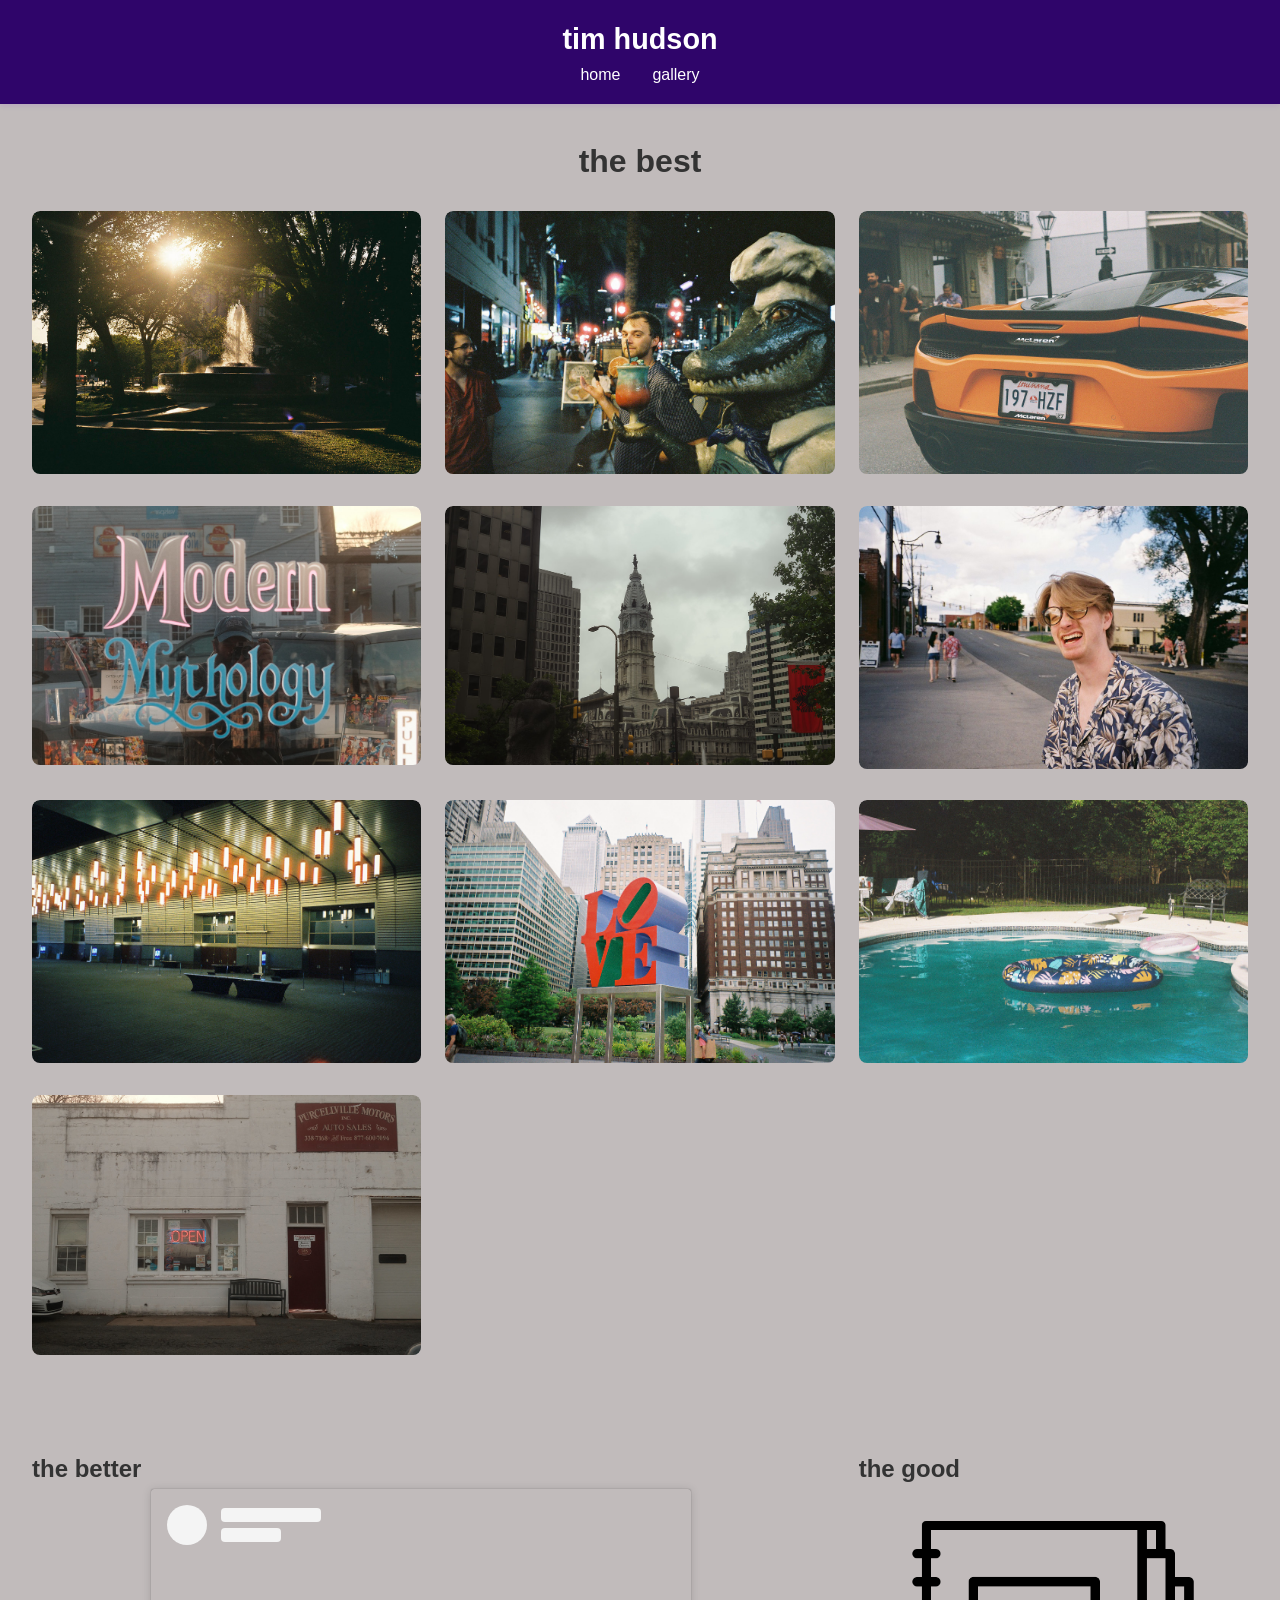
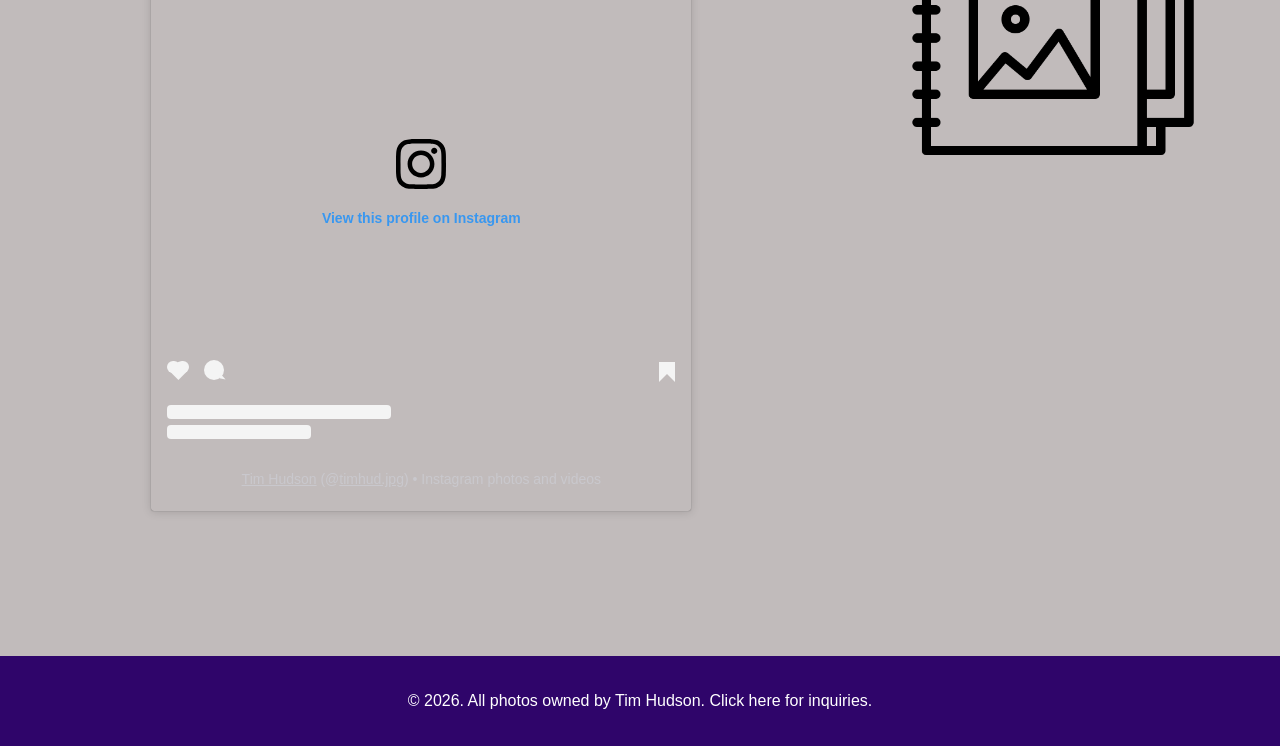
==== Gallery.html @ 5f5ebe36 "Portfolio code V1" ====
<!DOCTYPE html>
<html lang="en">
<head>
    <meta charset="UTF-8">
    <meta name="viewport" content="width=device-width, initial-scale=1.0">
    <title>Gallery</title>
    <link rel="stylesheet" href="styles.css">
</head>
<body>
    <header>
        <nav>
            <h1>tim hudson</h1>
            <ul>
                <li><a href="index.html">home</a></li>
                <li><a href="Gallery.html">gallery</a></li>
            </ul>
        </nav>
    </header>
    <main>
        <h1>the best</h1>

        <div class="photo-card">
            <img src="Photos/DCFountain.jpg" alt="Fountain" class="main-photo">
            <div class="photo-details">
                <h3>lens flare fountain</h3>
                <p>Kodak Gold 200 with a Pentax k100</p>
            </div>
        </div>
        <div class="photo-card">
            <img src="Photos/Nolagator.jpg" alt="Nolagator" class="main-photo">
            <div class="photo-details">
                <h3>alex and john meet a gator</h3>
                <p>Cinestill 800t with a Minolta Explorer</p>
            </div>
        </div>
        <div class="photo-card">
            <img src="Photos/NolaMclaren.jpg" alt="NolaMclaren" class="main-photo">
            <div class="photo-details">
                <h3>got a sports car</h3>
                <p>Kodak Ultramax with a Pentax k100</p>
            </div>
        </div>
        <div class="photo-card">
            <img src="Photos/Portrait.jpg" alt="PurcellvillePortrait" class="main-photo">
            <div class="photo-details">
                <h3>perfomative nerd</h3>
                <p>Fujifilm X100VI</p>
            </div>
        </div>
        <div class="photo-card">
            <img src="Photos/PhillyTownHall.jpg" alt="PhillyTownHall" class="main-photo">
            <div class="photo-details">
                <h3>algeria i mean philly</h3>
                <p>Sony A7 </p>
            </div>
        </div>
        
        <div class="photo-card">
            <img src="Photos/LukeLeiDown.jpg" alt="LukeLeiDown" class="main-photo">
            <div class="photo-details">
                <h3>joy.</h3>
                <p>Kodak Gold 200 on a Minolta Explorer</p>
            </div>
        </div>

        <div class="photo-card">
            <img src="Photos/NolaBackrooms.jpg" alt="NolaBackrooms" class="main-photo">
            <div class="photo-details">
                <h3>liminal space</h3>
                <p>Cinestill 800T on a Minolta Explorer</p>
            </div>
        </div>

        <div class="photo-card">
            <img src="Photos/Phillylove.jpg" alt="Love sign in Philly" class="main-photo">
            <div class="photo-details">
                <h3>love</h3>
                <p>Kodak Gold 200 on a Minolta Explorer</p>
            </div>
        </div>

        <div class="photo-card">
            <img src="Photos/PoolPic.jpg" alt="Vacation Pool" class="main-photo">
            <div class="photo-details">
                <h3>blue float tube</h3>
                <p>Kodak Ultramax on Pentax k100</p>
            </div>
        </div>

        <div class="photo-card">
            <img src="Photos/PvilleAuto.jpg" alt="Purcellville motor" class="main-photo">
            <div class="photo-details">
                <h3>bench in front of store</h3>
                <p>Fujifilm X100VI</p>
            </div>
        </div>

       <div class="better-good">

        <section class="better">
        <h1>the better</h1>
        <div class="instagram-feed-container">
            <blockquote class="instagram-media" data-instgrm-permalink="https://www.instagram.com/timhud.jpg/?utm_source=ig_embed&amp;utm_campaign=loading" data-instgrm-version="14" style=" background:#c1bbbb; border:0; border-radius:3px; box-shadow:0 0 1px 0 rgba(0,0,0,0.5),0 1px 10px 0 rgba(0,0,0,0.15); margin: 1px; max-width:540px; min-width:326px; padding:0; width:99.375%; width:-webkit-calc(100% - 2px); width:calc(100% - 2px);"><div style="padding:16px;"> <a href="https://www.instagram.com/timhud.jpg/?utm_source=ig_embed&amp;utm_campaign=loading" style=" background:#c1bbbb; line-height:0; padding:0 0; text-align:center; text-decoration:none; width:100%;" target="_blank"> <div style=" display: flex; flex-direction: row; align-items: center;"> <div style="background-color: #F4F4F4; border-radius: 50%; flex-grow: 0; height: 40px; margin-right: 14px; width: 40px;"></div> <div style="display: flex; flex-direction: column; flex-grow: 1; justify-content: center;"> <div style=" background-color: #F4F4F4; border-radius: 4px; flex-grow: 0; height: 14px; margin-bottom: 6px; width: 100px;"></div> <div style=" background-color: #F4F4F4; border-radius: 4px; flex-grow: 0; height: 14px; width: 60px;"></div></div></div><div style="padding: 19% 0;"></div> <div style="display:block; height:50px; margin:0 auto 12px; width:50px;"><svg width="50px" height="50px" viewBox="0 0 60 60" version="1.1" xmlns="https://www.w3.org/2000/svg" xmlns:xlink="https://www.w3.org/1999/xlink"><g stroke="none" stroke-width="1" fill="none" fill-rule="evenodd"><g transform="translate(-511.000000, -20.000000)" fill="#000000"><g><path d="M556.869,30.41 C554.814,30.41 553.148,32.076 553.148,34.131 C553.148,36.186 554.814,37.852 556.869,37.852 C558.924,37.852 560.59,36.186 560.59,34.131 C560.59,32.076 558.924,30.41 556.869,30.41 M541,60.657 C535.114,60.657 530.342,55.887 530.342,50 C530.342,44.114 535.114,39.342 541,39.342 C546.887,39.342 551.658,44.114 551.658,50 C551.658,55.887 546.887,60.657 541,60.657 M541,33.886 C532.1,33.886 524.886,41.1 524.886,50 C524.886,58.899 532.1,66.113 541,66.113 C549.9,66.113 557.115,58.899 557.115,50 C557.115,41.1 549.9,33.886 541,33.886 M565.378,62.101 C565.244,65.022 564.756,66.606 564.346,67.663 C563.803,69.06 563.154,70.057 562.106,71.106 C561.058,72.155 560.06,72.803 558.662,73.347 C557.607,73.757 556.021,74.244 553.102,74.378 C549.944,74.521 548.997,74.552 541,74.552 C533.003,74.552 532.056,74.521 528.898,74.378 C525.979,74.244 524.393,73.757 523.338,73.347 C521.94,72.803 520.942,72.155 519.894,71.106 C518.846,70.057 518.197,69.06 517.654,67.663 C517.244,66.606 516.755,65.022 516.623,62.101 C516.479,58.943 516.448,57.996 516.448,50 C516.448,42.003 516.479,41.056 516.623,37.899 C516.755,34.978 517.244,33.391 517.654,32.338 C518.197,30.938 518.846,29.942 519.894,28.894 C520.942,27.846 521.94,27.196 523.338,26.654 C524.393,26.244 525.979,25.756 528.898,25.623 C532.057,25.479 533.004,25.448 541,25.448 C548.997,25.448 549.943,25.479 553.102,25.623 C556.021,25.756 557.607,26.244 558.662,26.654 C560.06,27.196 561.058,27.846 562.106,28.894 C563.154,29.942 563.803,30.938 564.346,32.338 C564.756,33.391 565.244,34.978 565.378,37.899 C565.522,41.056 565.552,42.003 565.552,50 C565.552,57.996 565.522,58.943 565.378,62.101 M570.82,37.631 C570.674,34.438 570.167,32.258 569.425,30.349 C568.659,28.377 567.633,26.702 565.965,25.035 C564.297,23.368 562.623,22.342 560.652,21.575 C558.743,20.834 556.562,20.326 553.369,20.18 C550.169,20.033 549.148,20 541,20 C532.853,20 531.831,20.033 528.631,20.18 C525.438,20.326 523.257,20.834 521.349,21.575 C519.376,22.342 517.703,23.368 516.035,25.035 C514.368,26.702 513.342,28.377 512.574,30.349 C511.834,32.258 511.326,34.438 511.181,37.631 C511.035,40.831 511,41.851 511,50 C511,58.147 511.035,59.17 511.181,62.369 C511.326,65.562 511.834,67.743 512.574,69.651 C513.342,71.625 514.368,73.296 516.035,74.965 C517.703,76.634 519.376,77.658 521.349,78.425 C523.257,79.167 525.438,79.673 528.631,79.82 C531.831,79.965 532.853,80.001 541,80.001 C549.148,80.001 550.169,79.965 553.369,79.82 C556.562,79.673 558.743,79.167 560.652,78.425 C562.623,77.658 564.297,76.634 565.965,74.965 C567.633,73.296 568.659,71.625 569.425,69.651 C570.167,67.743 570.674,65.562 570.82,62.369 C570.966,59.17 571,58.147 571,50 C571,41.851 570.966,40.831 570.82,37.631"></path></g></g></g></svg></div><div style="padding-top: 8px;"> <div style=" color:#3897f0; font-family:Arial,sans-serif; font-size:14px; font-style:normal; font-weight:550; line-height:18px;">View this profile on Instagram</div></div><div style="padding: 12.5% 0;"></div> <div style="display: flex; flex-direction: row; margin-bottom: 14px; align-items: center;"><div> <div style="background-color: #F4F4F4; border-radius: 50%; height: 12.5px; width: 12.5px; transform: translateX(0px) translateY(7px);"></div> <div style="background-color: #F4F4F4; height: 12.5px; transform: rotate(-45deg) translateX(3px) translateY(1px); width: 12.5px; flex-grow: 0; margin-right: 14px; margin-left: 2px;"></div> <div style="background-color: #F4F4F4; border-radius: 50%; height: 12.5px; width: 12.5px; transform: translateX(9px) translateY(-18px);"></div></div><div style="margin-left: 8px;"> <div style=" background-color: #F4F4F4; border-radius: 50%; flex-grow: 0; height: 20px; width: 20px;"></div> <div style=" width: 0; height: 0; border-top: 2px solid transparent; border-left: 6px solid #f4f4f4; border-bottom: 2px solid transparent; transform: translateX(16px) translateY(-4px) rotate(30deg)"></div></div><div style="margin-left: auto;"> <div style=" width: 0px; border-top: 8px solid #F4F4F4; border-right: 8px solid transparent; transform: translateY(16px);"></div> <div style=" background-color: #F4F4F4; flex-grow: 0; height: 12px; width: 16px; transform: translateY(-4px);"></div> <div style=" width: 0; height: 0; border-top: 8px solid #F4F4F4; border-left: 8px solid transparent; transform: translateY(-4px) translateX(8px);"></div></div></div> <div style="display: flex; flex-direction: column; flex-grow: 1; justify-content: center; margin-bottom: 24px;"> <div style=" background-color: #F4F4F4; border-radius: 4px; flex-grow: 0; height: 14px; margin-bottom: 6px; width: 224px;"></div> <div style=" background-color: #F4F4F4; border-radius: 4px; flex-grow: 0; height: 14px; width: 144px;"></div></div></a><p style=" color:#c9c8cd; font-family:Arial,sans-serif; font-size:14px; line-height:17px; margin-bottom:0; margin-top:8px; overflow:hidden; padding:8px 0 7px; text-align:center; text-overflow:ellipsis; white-space:nowrap;"><a href="https://www.instagram.com/timhud.jpg/?utm_source=ig_embed&amp;utm_campaign=loading" style=" color:#c9c8cd; font-family:Arial,sans-serif; font-size:14px; font-style:normal; font-weight:normal; line-height:17px;" target="_blank">Tim Hudson</a> (@<a href="https://www.instagram.com/timhud.jpg/?utm_source=ig_embed&amp;utm_campaign=loading" style=" color:#c9c8cd; font-family:Arial,sans-serif; font-size:14px; font-style:normal; font-weight:normal; line-height:17px;" target="_blank">timhud.jpg</a>) • Instagram photos and videos</p></div></blockquote>
            <script async src="//www.instagram.com/embed.js"></script>
        </div>
        </section>

        <section class="good">
        <h1>the good</h1>
        
        <div class="social-logo-container">
            <a href="https://www.flickr.com/photos/200877616@N08/albums" target="_blank" class="flickr-logo">
                <img src="Photos/photo-album.png" alt="Photo Album">
            </a>
        </div>
        </section>

       </div>

       

    </main>
            </svg>
        </a>
    </div>


    </main>
    <footer>
        <p>&copy; 2026. All photos owned by Tim Hudson. <a href="https://instagram.com/timhud.jpg" target="_blank">Click here for inquiries.</a></p>
    </footer>

    <!-- Fullscreen Modal -->
    <div id="fullscreenModal" class="fullscreen-modal">
        <span class="close">&times;</span>
        <div class="fullscreen-container">
            <img class="fullscreen-image" src="" alt="">
            <div class="fullscreen-details"></div>
        </div>
    </div>

    <script src="script.js"></script>
</body>
</html>
---- styles.css ----
/* Photo Portfolio Stylesheet */

* {
    margin: 0;
    padding: 0;
    box-sizing: border-box;
}

html {
    overflow-y: scroll;
}

html::-webkit-scrollbar {
    display: none;
}

html {
    -ms-overflow-style: none;
    scrollbar-width: none;
}

body {
    font-family: 'Arial', sans-serif;
    line-height: 1.6;
    color: #333;
    background-color: #c1bbbb;
}

header {
    background-color: #2f056a;
    color: white;
    padding: 1rem 0;
    box-shadow: 0 2px 5px rgba(113, 7, 234, 0.1);
    position: sticky;
    top: 0;
    z-index: 100;
}

nav {
    max-width: 1200px;
    margin: 0 auto;
    padding: 0 2rem;
    display: flex;
    flex-direction: column;
    justify-content: center;
    align-items: center;
}

nav h1 {
    font-size: 1.8rem;
    text-align: center;
}

nav ul {
    list-style: none;
    display: flex;
    gap: 2rem;
}

nav a {
    color: white;
    text-decoration: none;
    transition: color 0.3s ease;
}

nav a:hover {
    color: #3498db;
}

main {
    max-width: 100%;
    margin: 0;
    padding: 2rem;
    min-height: 90vh;
    display: grid;
    grid-template-columns: repeat(3, 1fr);
    gap: 1.5rem;
}

main > h1 {
    grid-column: 1 / -1;
    text-align: center;
    margin-bottom: 0;
}

main > p {
    grid-column: 1 / -1;
    text-align: center;
    margin-bottom: 0;
}

.instagram-feed-container {
    grid-column: 1 / -1;
    display: flex;
    justify-content: center;
    margin-bottom: 2rem;
    width: 100%;
    max-width: 100%;
}

.featured-section {
    grid-column: 1 / -1;
    display: grid;
    grid-template-columns: 1fr 1fr;
    gap: 3rem;
    align-items: center;
    flex: 1;
}

.featured-text {
    display: flex;
    flex-direction: column;
    align-items: center;
    justify-content: center;
    text-transform: lowercase;
    letter-spacing: 0.5px;
    
}

.featured-text h2 {
    margin: 0 0 1.5rem 0;
    font-weight: 100000000;
}

.featured-text p {
    margin: 0;
    font-size: larger;
}

.highlighted-photo-card {
    position: relative;
    overflow: hidden;
    border-radius: 8px;
    width: 100%;
    max-width: 600px;
    margin: 0 auto;
}

.main-photo {
    width: 100%;
    height: auto;
    object-fit: cover;
    border-radius: 8px;
    cursor: pointer;
    transition: transform 0.3s ease;
}

.photo-card {
    position: relative;
    overflow: hidden;
    border-radius: 8px;
}

.highlighted-photo-card {
    position: relative;
    overflow: hidden;
    border-radius: 8px;
}

.photo-card.vertical {
    grid-row: span 2;
}

.photo-card:hover .main-photo {
    transform: scale(1.1);
}

.photo-details {
    position: absolute;
    bottom: 0;
    left: 0;
    right: 0;
    background: linear-gradient(to top, rgba(0, 0, 0, 0.9), transparent);
    color: white;
    padding: 2rem 1rem 1rem;
    transform: translateY(100%);
    transition: transform 0.3s ease;
}

.photo-card:hover .photo-details {
    transform: translateY(0);
}

.photo-details h3 {
    margin: 0 0 0.5rem 0;
    font-size: 1.3rem;
}

.photo-details p {
    margin: 0;
    font-size: 0.9rem;
}

footer {
    background-color: #2f056a;
    color: white;
    text-align: center;
    padding: 2rem;
    margin-top: 3rem;
}

footer p {
    margin: 0;
}

footer a {
    color: white;
    text-decoration: none;
    transition: color 0.3s ease;
}

footer a:hover {
    color: #3498db;
}

.fullscreen-modal {
    display: none;
    position: fixed;
    top: 0;
    left: 0;
    width: 100%;
    height: 100%;
    background-color: rgba(0, 0, 0, 0.95);
    z-index: 1000;
    justify-content: center;
    align-items: center;
}

.fullscreen-container {
    display: flex;
    flex-direction: column;
    align-items: center;
    justify-content: center;
    max-width: 90%;
    max-height: 90%;
}

.fullscreen-image {
    max-width: 100%;
    max-height: 70vh;
    object-fit: contain;
    margin-bottom: 2rem;
}

.fullscreen-details {
    color: white;
    text-align: center;
}

.fullscreen-details h3 {
    margin: 0 0 1rem 0;
    font-size: 1.5rem;
}

.fullscreen-details p {
    margin: 0;
    font-size: 1.1rem;
}

.close {
    position: absolute;
    top: 20px;
    right: 30px;
    font-size: 40px;
    font-weight: bold;
    color: white;
    cursor: pointer;
    z-index: 1001;
}

.close:hover {
    color: #ccc;
}

.social-logo-container {
    grid-column: 1 / -1;
    display: flex;
    justify-content: center;
    margin: 3rem 0;
}

.flickr-logo {
    display: inline-block;
    transition: transform 0.3s ease;
    width: 100%;
    max-width: 300px;
}

.flickr-logo img {
    width: 100%;
    height: auto;
    display: block;
}

.better-good {
    grid-column: 1 / -1;
    display: grid;
    grid-template-columns: 2fr 1fr;
    gap: 3rem;
    align-items: start;
    margin: 4rem 0;
}

/* Remove forced full-width inside the split */
.better-good .instagram-feed-container,
.better-good .social-logo-container {
    grid-column: auto;
    margin: 0;
    width: 100%;
}

/* Mobile */
@media (max-width: 900px) {
    .better-good {
        grid-template-columns: 1fr;
        text-align: center;
    }
}
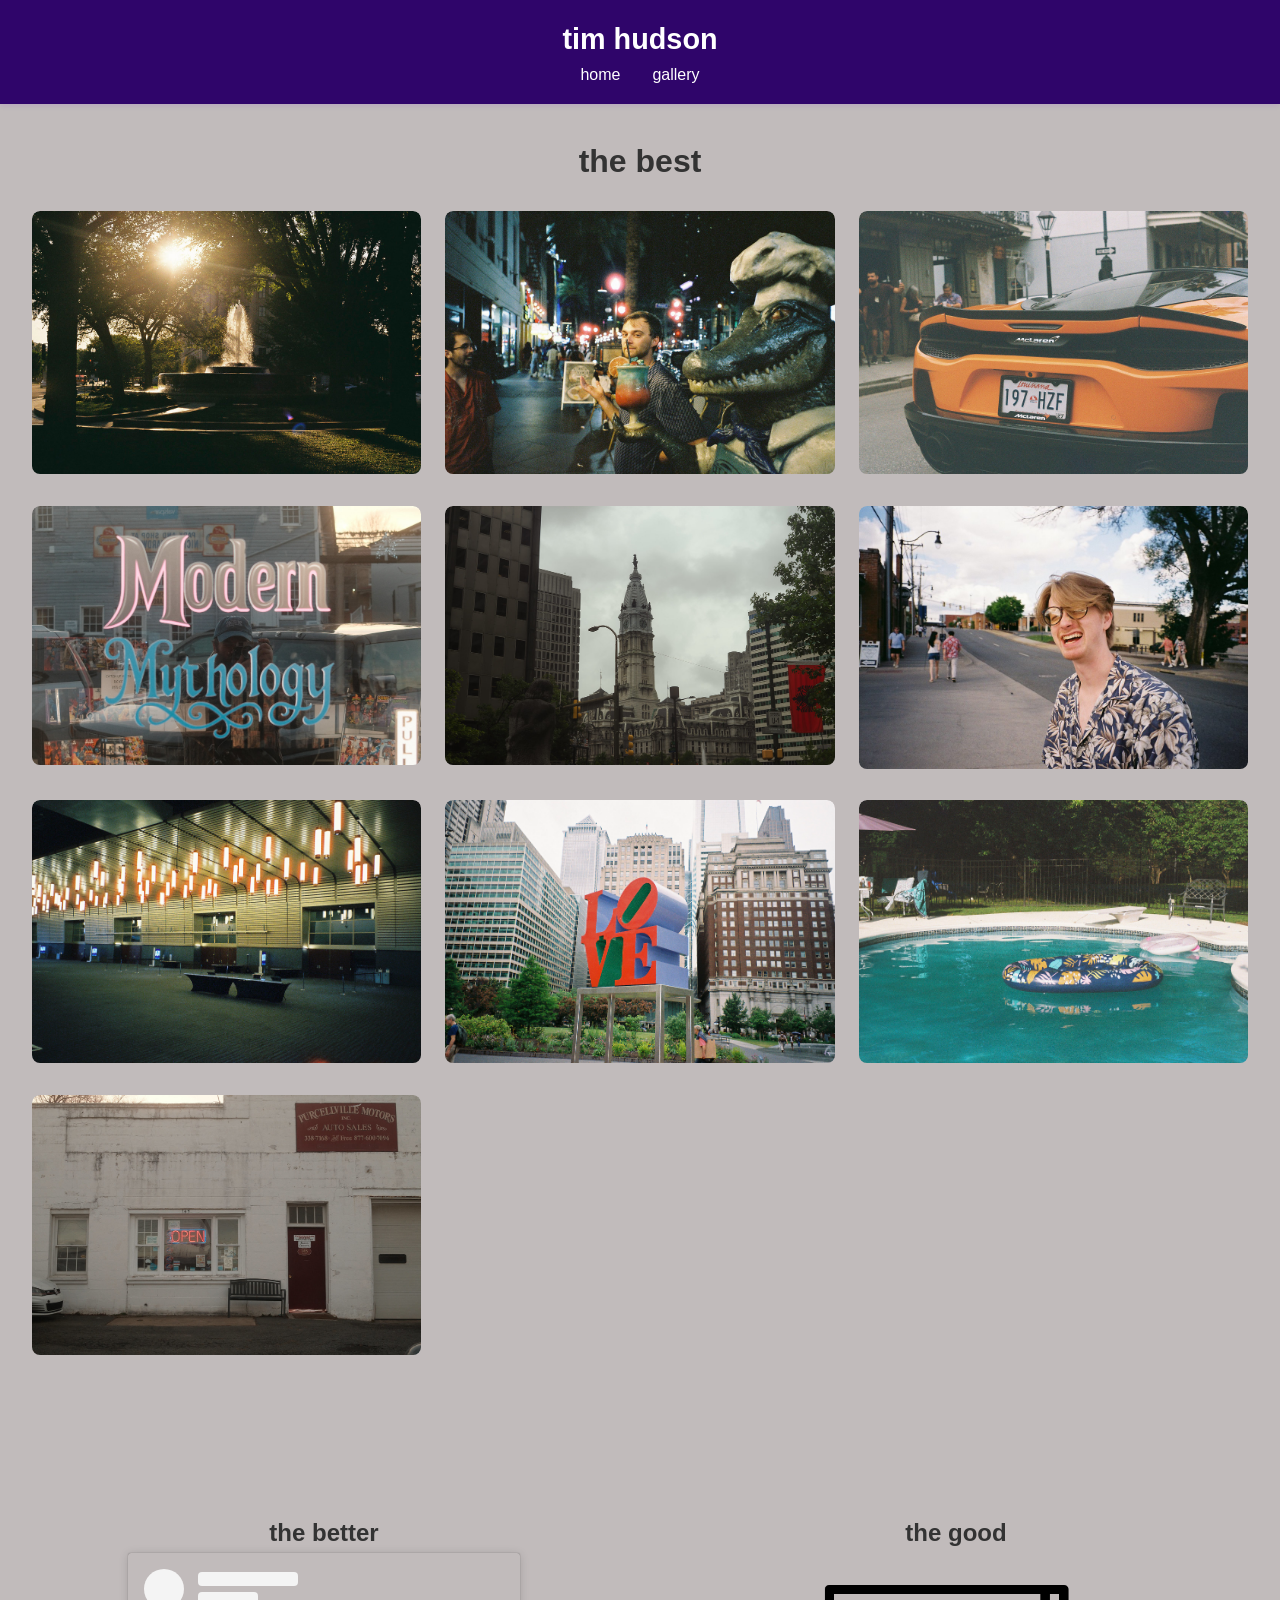
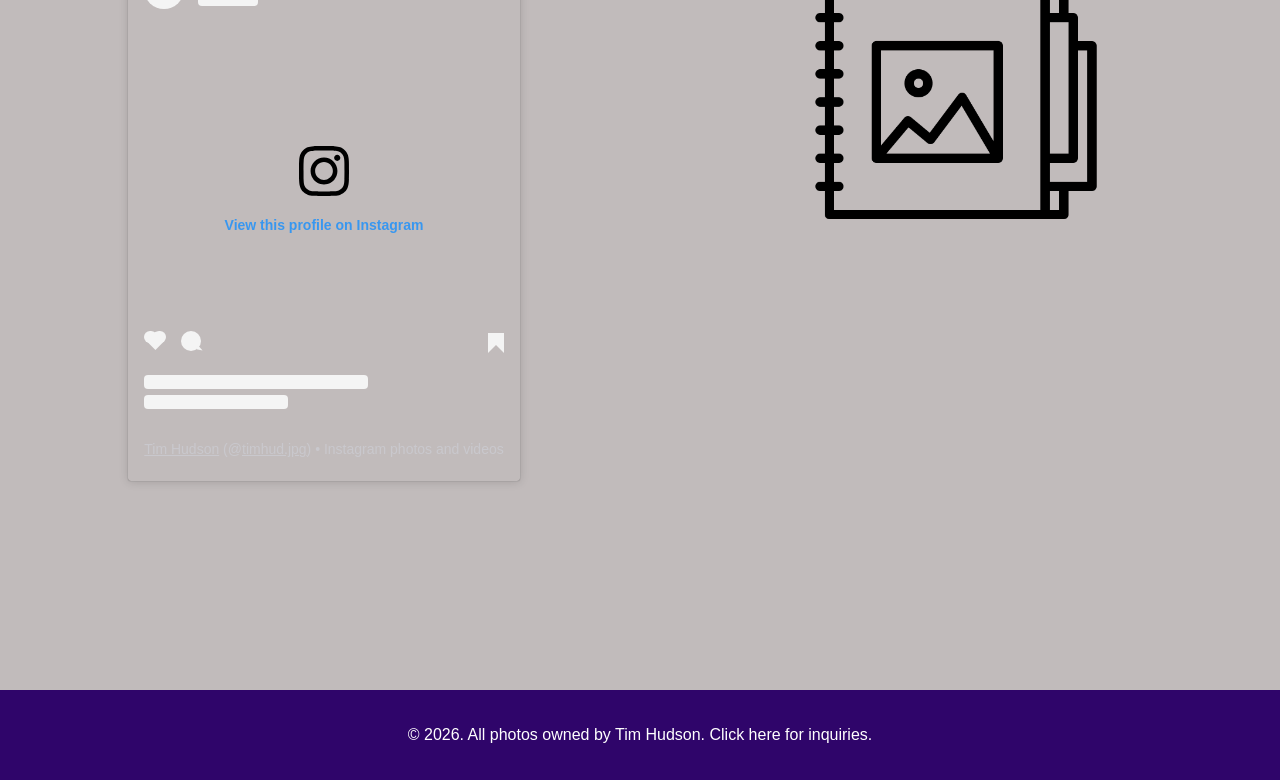
==== commit 258114c9: "Update Gallery.html spelling error" ====
--- a/Gallery.html
+++ b/Gallery.html
@@ -43,14 +43,14 @@
         <div class="photo-card">
             <img src="Photos/Portrait.jpg" alt="PurcellvillePortrait" class="main-photo">
             <div class="photo-details">
-                <h3>perfomative nerd</h3>
+                <h3>performative nerd</h3>
                 <p>Fujifilm X100VI</p>
             </div>
         </div>
         <div class="photo-card">
             <img src="Photos/PhillyTownHall.jpg" alt="PhillyTownHall" class="main-photo">
             <div class="photo-details">
-                <h3>algeria i mean philly</h3>
+                <h3>albania i mean philly</h3>
                 <p>Sony A7 </p>
             </div>
         </div>
@@ -141,4 +141,4 @@
 
     <script src="script.js"></script>
 </body>
-</html>+</html>
--- a/styles.css
+++ b/styles.css
@@ -295,10 +295,12 @@
 .better-good {
     grid-column: 1 / -1;
     display: grid;
-    grid-template-columns: 2fr 1fr;
+    grid-template-columns: 1fr 1fr;
     gap: 3rem;
     align-items: start;
     margin: 4rem 0;
+    text-align: center;
+    justify-items: center;
 }
 
 /* Remove forced full-width inside the split */
@@ -307,6 +309,17 @@
     grid-column: auto;
     margin: 0;
     width: 100%;
+}
+
+.better, .good 
+{
+    display: flex;
+    flex-direction: column;
+    align-items: center;
+    text-align: center;
+    max-width: 1100px;
+    margin: 4rem auto;
+    justify-items: center;
 }
 
 /* Mobile */
@@ -316,4 +329,36 @@
         text-align: center;
     }
 }
-
+/* Tablet */
+@media (max-width: 900px) {
+    main {
+        grid-template-columns: repeat(2, 1fr);
+    }
+
+    .photo-card.vertical {
+        grid-row: auto;
+    }
+}
+
+/* Phone */
+@media (max-width: 600px) {
+    main {
+        grid-template-columns: 1fr;
+        padding: 1rem;
+    }
+
+    .photo-card {
+        width: 100%;
+    }
+
+    .photo-details {
+        transform: translateY(0);
+        background: linear-gradient(
+            to top,
+            rgba(0, 0, 0, 0.8),
+            rgba(0, 0, 0, 0.2)
+        );
+    }
+}
+
+
